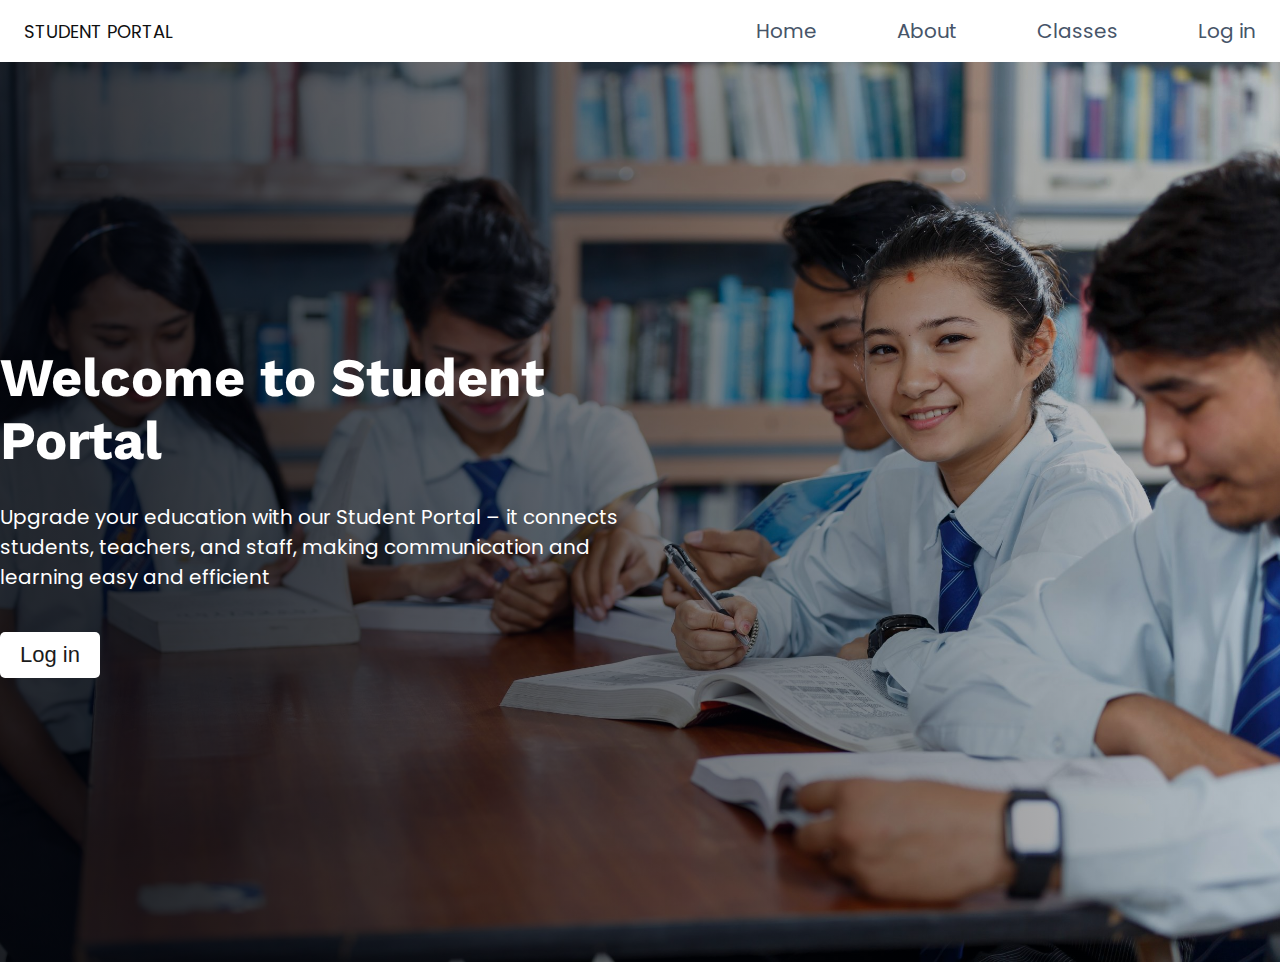
==== index.html @ 88beeb33 "added some files" ====
<!DOCTYPE html>
<html lang="en">
<head>
    <meta charset="UTF-8">
    <meta name="viewport" content="width=device-width, initial-scale=1.0">
    <title>Car Sell </title>
</head>

<style>
    @import url('https://fonts.googleapis.com/css2?family=Poppins:wght@400;500;600&display=swap');
</style>

<style>
    @import url('https://fonts.googleapis.com/css2?family=Work+Sans:wght@500&display=swap');
  </style>

<!-- css -->
<link rel="stylesheet" href="src/style.css">

<body>

  
    <header>

        <div class="nav_Container">
         <nav class="navbar">
             <a class="logooo" href="/index.html" class="nav-logo">
                Student Portal
             </a>
             <ul class="nav-menu">
                 <li class="nav-item">
                     <a href="/index.html" class="nav-link">Home</a>
                 </li>
                 <li class="nav-item">
                     <a href="" class="nav-link">About</a>
                 </li>
                 <li class="nav-item">
                     <a href="" class="nav-link">Classes</a>
                 </li>                 
                 <li class="nav-item">
                     <a href="" class="nav-link">Log in </a>
                 </li>
             </ul>
             <div class="hamburger">
                 <span class="bar"></span>
                 <span class="bar"></span>
                 <span class="bar"></span>
             </div>
         </nav>
        </div>
  
     </header>
   


    <!-- home page -->

    <section>
        <div class="landing_page">

            <div class="bg_image">
                <div class="overlay"></div>

               <div class="home_container">

                <div class="student_detail">
                    <h1>Welcome to Student Portal</h1>
                    <p>
                        Upgrade your education with our Student Portal – it connects students, teachers, and staff, making communication and learning easy and efficient
                    </p>
                    <a href=""><button class="btn_primary">Log in </button></a>
                </div>

               </div>

            </div>

        </div>
    </section>

    <!-- home page ends -->
    

    <script src="src/app.js"></script>
</body>
</html>
---- src/style.css ----
*{
    padding: 0px;
    margin: 0px;
    box-sizing: border-box;
}

body{

    font-family: 'Poppins', sans-serif;
    color: #252525;
    font-size: 18px;
}

body h1,h2, h3 {
    font-family: 'Work Sans', sans-serif;
}

/* nav */

.logooo {
    text-decoration: none;
    text-transform: uppercase;
    color: #101010;
}

.nav_Container {
    max-width: 1366px;
    margin: auto;
}

.header{
    border-bottom: 1px solid #224b80;
}

.navbar {
    display: flex;
    justify-content: space-between;
    align-items: center;
    padding: 1rem 1.5rem;
}

.hamburger {
    display: none;
}

.bar {
    display: block;
    width: 25px;
    height: 3px;
    margin: 5px auto;
    transition: all 0.3s ease-in-out;
    background-color: #101010;
}


.nav-menu {
    display: flex;
    justify-content: space-between;
    align-items: center;
}

.nav-item {
    margin-left: 5rem;
}

.nav-link{
    font-size: 20px;
    font-weight: 400;
    color: #475569;
}

.navbar ul li{
    list-style: none !important;
    
}

.navbar ul li a{
    text-decoration: none;
}

.nav-link:hover{
    color: #06b7ce;
}

.nav-logo {
    height: 70px;
    width: 70px;
}

.nav-logo img {
    height: 100%;
    width: 100%;
    object-fit: cover;
}

@media only screen and (max-width: 768px) {
    .nav-menu {
        display: none;
        position: absolute;
        left: 0;
        z-index: 10;
        top: 5rem;
        flex-direction: column;
        background-color: #fff;
        width: 100%;
        border-radius: 10px;
        text-align: center;
        transition: 0.3s;
        box-shadow:
            0 10px 27px rgba(0, 0, 0, 0.05);
    }

    .nav-menu.active {
        /* blcok = show */
        display: block;
        left: 0;
    }

    .nav-item {
        margin: 2.5rem 0;
    }

    .hamburger {
        display: block;
        cursor: pointer;
    }

}
  


/* home page */

.bg_image {
    height: 100vh;
    width: 100%;
    background: url('./images/homePage.jpg');
    background-repeat: no-repeat;
    background-position: center;
    background-size: cover;
    position: relative;
}


.overlay{

    height: 100%;
    width: 100%;
    position: absolute;
/* background: linear-gradient(81deg, rgba(0, 3, 10, 0.753) 43%, rgba(0, 1, 5, 0.39) 99%); */
background: linear-gradient(81deg, rgba(0, 3, 10, 0.836) 10%, rgba(0, 1, 5, 0.158) 99%);

}



.home_container {
    max-width: 1366px;
    margin: auto;
    display: flex;
    align-items: center;
    height: 100%;
}

.student_detail {
    color: rgb(255, 255, 255);
    position: relative;
    z-index: 22;
    display: flex;
    flex-direction: column;
    gap: 20px;
    width: 50%;
}

.student_detail h1 {
    position: relative;
    font-size: 54px;
    color: rgb(255, 255, 255);
    padding-bottom:10px ;
}



.student_detail p {
    font-size: 20px;
}

.btn_primary {
    margin-top: 20px;
    font-size: 22px;
    padding: 10px 20px;
    border: none;
    border-radius: 5px;
    background: rgb(255, 255, 255);
    color: rgb(27, 27, 27);
}

.btn_primary:hover{
    background: blueviolet;
    transition: 0.2s ease-in;
    color: white;
    cursor: pointer;
}

.banner_wrap {
    height: 300px;
    background: red;
}

.banner_container {
    background: url(images/ai-generated-8225347_640.webp);
    height: 100%;
    background-repeat: no-repeat;
    background-size: cover;
    background-position: center;
    position: relative;
}

.banner_container {
    font-size: 30px;
}

.container {
    max-width: 1366px;
    margin: auto;
    position: relative;
    z-index: 10;
    color: white;
    height: 100%;
    display: flex;
    align-items: end;
    padding-bottom: 40px;
    z-index: 1;
}
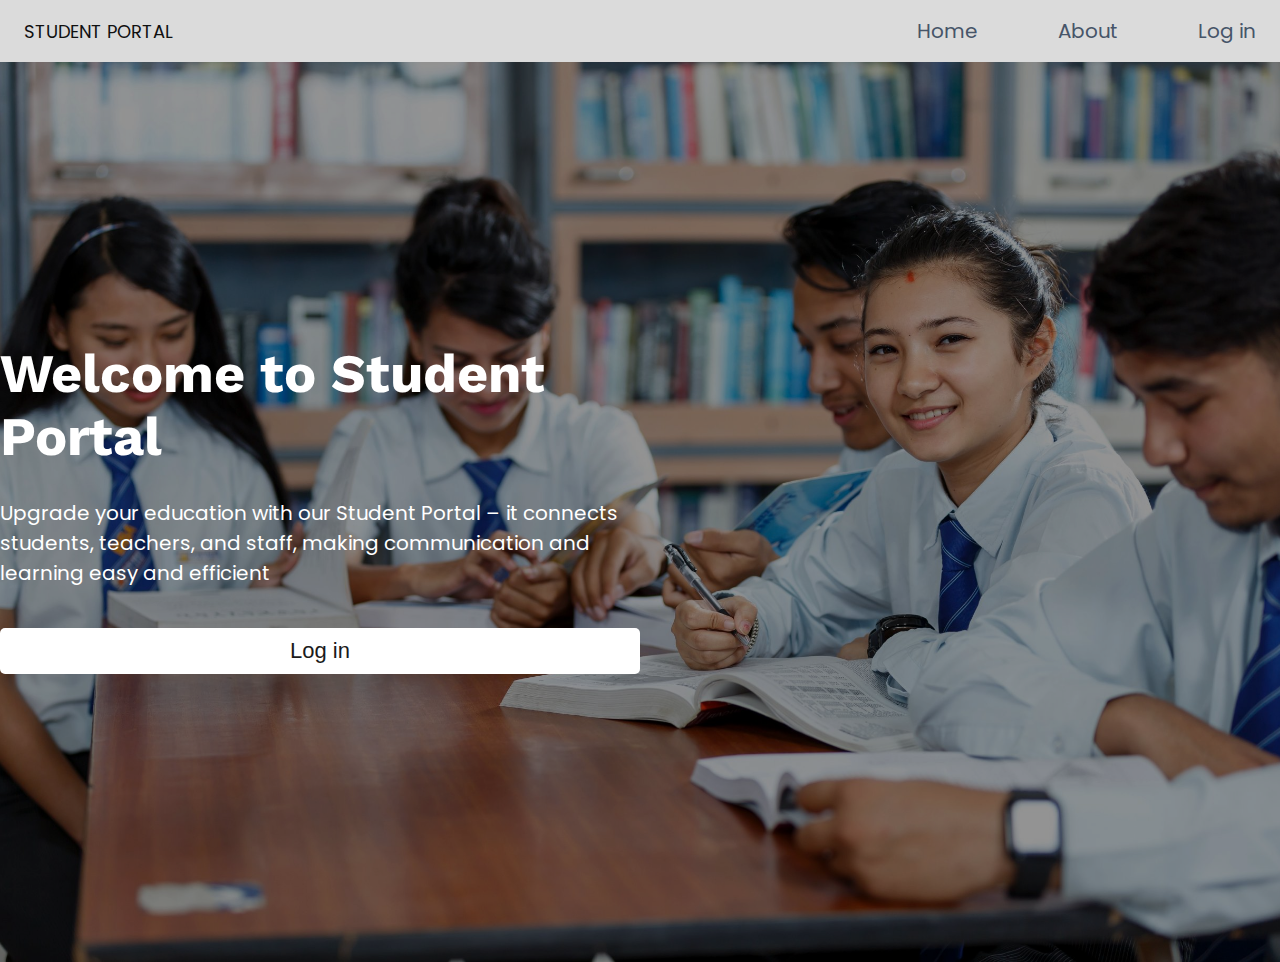
==== commit 1f860e69: "changes" ====
--- a/index.html
+++ b/index.html
@@ -24,28 +24,29 @@
 
         <div class="nav_Container">
          <nav class="navbar">
+
              <a class="logooo" href="/index.html" class="nav-logo">
                 Student Portal
              </a>
+
              <ul class="nav-menu">
                  <li class="nav-item">
                      <a href="/index.html" class="nav-link">Home</a>
                  </li>
                  <li class="nav-item">
-                     <a href="" class="nav-link">About</a>
-                 </li>
+                     <a href="about.html" class="nav-link">About</a>
+                 </li>                                
                  <li class="nav-item">
-                     <a href="" class="nav-link">Classes</a>
-                 </li>                 
-                 <li class="nav-item">
-                     <a href="" class="nav-link">Log in </a>
+                     <a href="login.html" class="nav-link">Log in </a>
                  </li>
              </ul>
+
              <div class="hamburger">
                  <span class="bar"></span>
                  <span class="bar"></span>
                  <span class="bar"></span>
              </div>
+             
          </nav>
         </div>
   
@@ -68,7 +69,9 @@
                     <p>
                         Upgrade your education with our Student Portal – it connects students, teachers, and staff, making communication and learning easy and efficient
                     </p>
-                    <a href=""><button class="btn_primary">Log in </button></a>
+                    <a href="portal.html"><button class="btn_primary">Log in </button></a>
+
+                  
                 </div>
 
                </div>
@@ -79,6 +82,9 @@
     </section>
 
     <!-- home page ends -->
+
+
+    <!--  -->
     
 
     <script src="src/app.js"></script>
--- a/src/style.css
+++ b/src/style.css
@@ -24,8 +24,9 @@
 }
 
 .nav_Container {
-    max-width: 1366px;
     margin: auto;
+    box-shadow: 0px 0px 5px;
+    background: rgb(219, 219, 219);
 }
 
 .header{
@@ -233,3 +234,204 @@
     z-index: 1;
 }
 
+
+
+/*  login css */
+
+.form_container H1 {
+    font-size: 25px;
+    font-weight: 300;
+    padding-bottom: 20px;
+}
+
+label {
+    font-size: 15px;
+}
+
+  
+  input[type=text], input[type=password] , select {
+    width: 300px;
+    padding: 12px 20px;
+    margin: 8px 0;
+    display: inline-block;
+    border: 1px solid #ccc;
+    box-sizing: border-box;
+  }
+  
+  button {
+    background-color: #04AA6D;
+    color: white;
+    padding: 14px 20px;
+    margin: 8px 0;
+    border: none;
+    cursor: pointer;
+    width: 100%;
+  }
+  
+  button:hover {
+    opacity: 0.8;
+  }
+  
+
+
+.register_new_acc a{
+    color: #475569;
+    text-decoration: none !important;
+    font-size: 15px;
+} 
+
+
+  .form_container {
+    box-shadow: 0px 0px 10px -4px;
+
+    background: rgb(223, 223, 223);
+    display: flex;
+    flex-direction: column;
+    width: fit-content;
+    margin: auto;
+    padding: 30px;
+    border-radius: 10px;
+    margin-top: 10rem;
+}
+
+
+/* about  */
+.about_banner {
+    background-image: url('./images/homePage.jpg');
+    background-position: center;
+    height: 400px;
+    position: relative;
+}
+
+.overlay {
+    position: absolute;
+    height: 100%;
+    width: 100%;
+    background: rgba(0, 0, 0, 0.425);
+}
+
+.about_banner h1 {
+    color: white;
+    font-size: 70px;
+    position: absolute;
+    bottom: 20px;
+    left: 20px;
+    text-transform: capitalize;
+    padding-left: 10px;
+}
+
+.about_image , .about_content{
+    width: 50%;
+    padding: 30px;
+}
+
+.about_image img {
+    width:100%;
+    height: 100%;
+    object-fit: cover;
+}
+
+.about_dev {
+    display: flex;
+    align-items: center;
+    padding: 80px 0px;
+    background: rgb(225, 225, 225);
+}
+
+.about_content h2{
+    padding-bottom: 30px;
+    text-transform: uppercase;
+}
+
+@media only screen and (max-width:768px) {
+    .about_image , .about_content{
+        width: 100% !important;
+        padding: 30px;
+    }
+
+    .about_dev {
+        display: flex;
+        flex-direction: column;
+    }
+}
+
+
+/* portal css */
+
+.head_wrap{
+    display: flex;
+    flex-direction: row;
+    height: 100vh;
+    width: 100%;
+    background: rgb(194, 194, 194);
+}
+
+.side_menu{
+    padding: 20px;
+    width: 22%;
+    color: white;
+    background: linear-gradient(10deg, rgba(31,31,31,1) 0%, rgba(0,15,97,1) 100%);
+}
+
+.info_tab{
+    padding: 20px;
+    width: 73%;
+}
+
+.student_info {
+    padding-top: 30px;
+    display: flex;
+    flex-direction: column;
+    align-items: center;
+}
+
+.student_info h3 {
+    text-transform: uppercase;
+    font-size: 20px;
+    font-weight: 500;
+}
+
+.avatar_profile {
+    width: 120px;
+    height: 120px;
+    margin: auto;
+    margin-top:50px ;
+}
+
+.avatar_profile img {
+    border-radius: 50%;
+    object-fit: cover;
+    width: 100%;
+    height: 100%;
+}
+
+.navigation ul {
+    list-style: none;
+}
+
+.navigation a {
+    text-decoration: none;
+    color: white;
+}
+
+.navigation a:hover{
+    color: rgb(155, 155, 155)smoke;
+}
+
+.navigation {
+    border-top: 3px solid rgb(189, 189, 189);
+    padding-top: 45px;
+    margin-top: 50px;
+    padding-left: 20px;
+}
+
+.navigation h4 {
+    margin-bottom: 30px;
+}
+
+.navigation ul {
+    display: flex;
+    flex-direction: column;
+    gap: 30px;
+}
+
